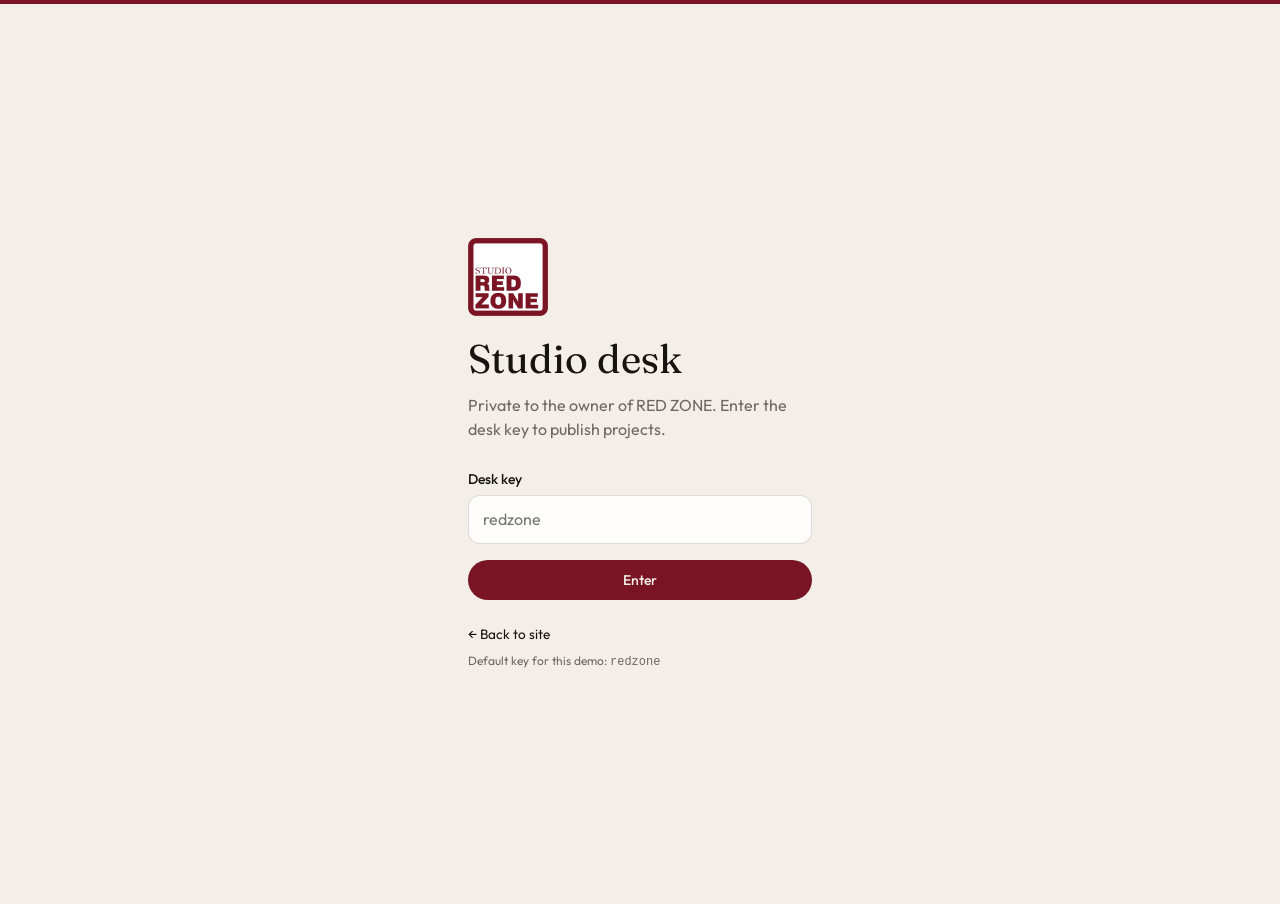
==== admin-login.html @ 1ba85576 "Add files via upload" ====
<!DOCTYPE html>
<html lang="en">
<head>
  <meta charset="utf-8" />
  <meta name="viewport" content="width=device-width, initial-scale=1" />
  <title>Studio desk </title>
  <link rel="icon" href="brand/logo.png" type="image/png" />
  <link rel="stylesheet" href="css/styles.css" />
</head>
<body data-page="admin-login">
  <div class="top-bar"></div>
  <main style="min-height:100vh;display:flex;flex-direction:column;justify-content:center">
    <div class="wrap" style="max-width:24rem;padding:3rem 1.25rem">
      <img src="brand/logo.png" alt="RED ZONE" style="width:5rem;height:5rem;object-fit:contain" />
      <h1 class="serif" style="font-size:2.5rem;margin-top:1.25rem">Studio desk</h1>
      <p class="muted" style="margin-top:0.75rem">Private to the owner of RED ZONE. Enter the desk key to publish projects.</p>
      <form data-admin-login style="margin-top:1.75rem">
        <label for="desk-key">Desk key</label>
        <input id="desk-key" name="key" type="password" placeholder="redzone" autocomplete="current-password" />
        <button type="submit" class="btn" style="width:100%">Enter</button>
      </form>
      <p style="margin-top:1.5rem;font-size:0.85rem"><a href="index.html">← Back to site</a></p>
      <p class="muted" style="margin-top:0.5rem;font-size:0.75rem">Default key for this demo: <code>redzone</code></p>
    </div>
  </main>
  <script src="js/data.js"></script>
  <script src="js/books-data.js"></script>
  <script src="js/app.js"></script>
</body>
</html>
---- css/styles.css ----
@import url("https://fonts.googleapis.com/css2?family=Fraunces:opsz,wght@9..144,400;9..144,600&family=Outfit:wght@400;500;600&display=swap");

:root {
  --paper: #f3efe8;
  --card: #fffdfb;
  --ink: #161311;
  --muted: #6e675f;
  --red: #781423;
  --border: color-mix(in srgb, var(--ink) 10%, transparent);
  --max: 72rem;
  --font-sans: "Outfit", ui-sans-serif, system-ui, sans-serif;
  --font-serif: "Fraunces", Georgia, serif;
}

*,
*::before,
*::after {
  box-sizing: border-box;
}

html {
  color-scheme: light;
  -webkit-font-smoothing: antialiased;
  scroll-behavior: smooth;
}

body {
  margin: 0;
  background: var(--paper);
  color: var(--ink);
  font-family: var(--font-sans);
  line-height: 1.5;
  min-height: 100vh;
  display: flex;
  flex-direction: column;
}

img {
  max-width: 100%;
  display: block;
}

a {
  color: inherit;
  text-decoration: none;
}

a:hover {
  color: var(--red);
}

h1, h2, h3, h4 {
  font-family: var(--font-serif);
  font-weight: 400;
  line-height: 1.1;
  text-wrap: balance;
  margin: 0;
}

p {
  text-wrap: pretty;
  margin: 0;
}

::selection {
  background: color-mix(in srgb, var(--red) 24%, white);
}

:focus-visible {
  outline: 2px solid var(--red);
  outline-offset: 3px;
}

/* Header */
.top-bar {
  height: 4px;
  background: var(--red);
}

.site-header {
  position: sticky;
  top: 0;
  z-index: 40;
  border-bottom: 1px solid var(--border);
  background: var(--paper);
}

.header-inner {
  max-width: var(--max);
  margin: 0 auto;
  padding: 0.75rem 1.25rem;
  display: flex;
  align-items: center;
  justify-content: space-between;
  gap: 1rem;
}

.brand {
  display: flex;
  align-items: center;
  gap: 0.75rem;
  color: inherit;
}

.brand:hover {
  color: inherit;
}

.brand img {
  width: 3.25rem;
  height: 3.25rem;
  object-fit: contain;
}

.brand-text {
  display: none;
}

@media (min-width: 640px) {
  .brand-text {
    display: block;
  }
}

.brand-name {
  font-family: var(--font-serif);
  font-size: 1.125rem;
  line-height: 1;
}

.brand-sub {
  margin-top: 0.25rem;
  font-size: 0.7rem;
  font-weight: 500;
  letter-spacing: 0.12em;
  text-transform: uppercase;
  color: var(--muted);
}

.nav-desktop {
  display: none;
  gap: 1.75rem;
  align-items: center;
}

@media (min-width: 1024px) {
  .nav-desktop {
    display: flex;
  }
}

.nav-desktop a {
  font-size: 0.875rem;
  font-weight: 500;
  transition: color 0.15s;
}

.nav-desktop a.active {
  color: var(--red);
}
.nav-desktop a {
  white-space: nowrap;
}
.nav-mobile nav a.active {
  color: var(--red);
}

.menu-btn {
  display: inline-flex;
  width: 2.75rem;
  height: 2.75rem;
  align-items: center;
  justify-content: center;
  border: 1px solid color-mix(in srgb, var(--ink) 15%, transparent);
  border-radius: 999px;
  background: transparent;
  color: var(--ink);
  cursor: pointer;
}

@media (min-width: 1024px) {
  .menu-btn {
    display: none;
  }
}

.nav-mobile {
  display: none;
  position: fixed;
  inset: 0;
  z-index: 50;
  background: var(--paper);
  padding: 1rem 1.5rem;
  flex-direction: column;
}

.nav-mobile.open {
  display: flex;
}

.nav-mobile-top {
  display: flex;
  justify-content: space-between;
  align-items: center;
}

.nav-mobile nav {
  margin-top: 2.5rem;
  display: flex;
  flex-direction: column;
  gap: 0.25rem;
}

.nav-mobile nav a {
  font-family: var(--font-serif);
  font-size: 2rem;
  padding: 0.5rem 0;
  border-bottom: 1px solid var(--border);
}

/* Layout */
main {
  flex: 1;
}

.wrap {
  max-width: var(--max);
  margin: 0 auto;
  padding: 0 1.25rem;
}

.section {
  padding: 3.5rem 0;
}

/* Buttons */
.btn {
  display: inline-flex;
  align-items: center;
  justify-content: center;
  gap: 0.4rem;
  padding: 0.7rem 1.25rem;
  border-radius: 999px;
  font-size: 0.875rem;
  font-weight: 500;
  font-family: inherit;
  border: none;
  cursor: pointer;
  transition: background 0.15s, color 0.15s, border-color 0.15s;
  text-decoration: none;
  color: var(--paper);
  background: var(--red);
}

.btn:hover {
  color: var(--paper);
  filter: brightness(1.08);
}

.btn-ghost {
  background: transparent;
  color: var(--ink);
  border: 1px solid color-mix(in srgb, var(--ink) 18%, transparent);
}

.btn-ghost:hover {
  color: var(--red);
  border-color: var(--red);
  filter: none;
}

/* Cards & media frames */
.frame {
  overflow: hidden;
  border-radius: 1.5rem;
  border: 4px solid var(--red);
  background: color-mix(in srgb, var(--ink) 5%, transparent);
}

.frame img {
  width: 100%;
  aspect-ratio: 16 / 10;
  object-fit: cover;
  transition: transform 0.5s ease;
}

.group:hover .frame img {
  transform: scale(1.05);
}

@media (prefers-reduced-motion: reduce) {
  .frame img {
    transition: none;
  }
}

.card {
  background: var(--card);
  border: 1px solid var(--border);
  border-radius: 1.5rem;
  padding: 1.5rem;
}

/* Typography helpers */
.eyebrow {
  font-size: 0.7rem;
  font-weight: 500;
  letter-spacing: 0.14em;
  text-transform: uppercase;
  color: var(--red);
}

.muted {
  color: var(--muted);
}

.serif {
  font-family: var(--font-serif);
}

/* Hero */
.hero {
  display: grid;
  gap: 2.5rem;
  padding-top: 3rem;
  padding-bottom: 2rem;
  align-items: end;
}

@media (min-width: 1024px) {
  .hero {
    grid-template-columns: 5fr 7fr;
    gap: 2.5rem;
  }
}

.hero h1 {
  font-size: clamp(2.5rem, 5vw, 3.75rem);
  margin-top: 0.75rem;
}

.hero .lead {
  margin-top: 1.25rem;
  font-size: 1.125rem;
  color: var(--muted);
  max-width: 28rem;
}

.hero-actions {
  margin-top: 2rem;
  display: flex;
  flex-wrap: wrap;
  gap: 0.75rem;
}

.hero-meta {
  margin-top: 1rem;
  display: flex;
  align-items: center;
  gap: 1rem;
}

.hero-meta img {
  width: 4rem;
  height: 4rem;
  object-fit: contain;
}

/* Grid */
.grid-3 {
  display: grid;
  gap: 2rem;
}

@media (min-width: 640px) {
  .grid-3 {
    grid-template-columns: repeat(2, 1fr);
  }
}

@media (min-width: 1024px) {
  .grid-3 {
    grid-template-columns: repeat(3, 1fr);
  }
}

.project-card h3 {
  font-size: 1.35rem;
  margin-top: 0.85rem;
}

.project-card .meta {
  font-size: 0.875rem;
  color: var(--muted);
  margin-top: 0.25rem;
}

/* Section heads */
.section-head {
  display: flex;
  align-items: flex-end;
  justify-content: space-between;
  gap: 1rem;
  margin-bottom: 2rem;
}

.section-head h2 {
  font-size: clamp(1.75rem, 3vw, 2.25rem);
}

.section-head a {
  font-size: 0.875rem;
  font-weight: 500;
  color: var(--red);
  white-space: nowrap;
}

/* About strip */
.ink-band {
  background: var(--ink);
  color: var(--paper);
  padding: 3.5rem 0;
}

.ink-band .muted {
  color: color-mix(in srgb, var(--paper) 55%, transparent);
}

.ink-band .grid-about {
  display: grid;
  gap: 2rem;
  align-items: center;
}

@media (min-width: 1024px) {
  .ink-band .grid-about {
    grid-template-columns: 3fr 9fr;
  }
}

/* Footer */
.site-footer {
  border-top: 1px solid var(--border);
  padding: 2.5rem 0 3rem;
  margin-top: auto;
}

.footer-inner {
  max-width: var(--max);
  margin: 0 auto;
  padding: 0 1.25rem;
  display: flex;
  flex-wrap: wrap;
  gap: 1.5rem;
  justify-content: space-between;
  align-items: flex-start;
}

.footer-links {
  display: flex;
  flex-wrap: wrap;
  gap: 1.25rem;
  font-size: 0.875rem;
}

.footer-copy {
  font-size: 0.8rem;
  color: var(--muted);
  margin-top: 1.5rem;
  width: 100%;
}

/* Forms */
label {
  display: block;
  font-size: 0.875rem;
  font-weight: 500;
  margin-bottom: 0.35rem;
}

input,
textarea,
select {
  width: 100%;
  padding: 0.7rem 0.9rem;
  border: 1px solid color-mix(in srgb, var(--ink) 15%, transparent);
  border-radius: 0.75rem;
  background: var(--card);
  color: var(--ink);
  font: inherit;
  margin-bottom: 1rem;
}

textarea {
  min-height: 8rem;
  resize: vertical;
}

/* Admin */
.admin-table {
  width: 100%;
  border-collapse: collapse;
  font-size: 0.875rem;
}

.admin-table th,
.admin-table td {
  text-align: left;
  padding: 0.75rem 0.5rem;
  border-bottom: 1px solid var(--border);
  vertical-align: middle;
}

.admin-table th {
  font-weight: 500;
  color: var(--muted);
  font-size: 0.75rem;
  text-transform: uppercase;
  letter-spacing: 0.06em;
}

.badge {
  display: inline-block;
  padding: 0.15rem 0.5rem;
  border-radius: 999px;
  font-size: 0.7rem;
  font-weight: 500;
  background: color-mix(in srgb, var(--ink) 8%, transparent);
}

.badge.published {
  background: color-mix(in srgb, var(--red) 15%, white);
  color: var(--red);
}

.badge.draft {
  color: var(--muted);
}

/* Project detail */
.detail-cover {
  border-radius: 1.5rem;
  border: 4px solid var(--red);
  overflow: hidden;
}

.detail-cover img {
  width: 100%;
  aspect-ratio: 21 / 9;
  object-fit: cover;
}

.prose {
  max-width: 42rem;
}

.prose p + p {
  margin-top: 1rem;
}

.gallery {
  display: grid;
  gap: 1rem;
  margin-top: 2rem;
}

@media (min-width: 640px) {
  .gallery {
    grid-template-columns: repeat(2, 1fr);
  }
}

.gallery img {
  width: 100%;
  border-radius: 1rem;
  aspect-ratio: 4 / 3;
  object-fit: cover;
}

/* Filters */
.filters {
  display: flex;
  flex-wrap: wrap;
  gap: 0.5rem;
  margin-bottom: 2rem;
}

.chip {
  padding: 0.4rem 0.9rem;
  border-radius: 999px;
  border: 1px solid color-mix(in srgb, var(--ink) 15%, transparent);
  background: transparent;
  font: inherit;
  font-size: 0.8rem;
  font-weight: 500;
  cursor: pointer;
  color: var(--ink);
}

.chip.active,
.chip:hover {
  border-color: var(--red);
  color: var(--red);
}

/* Animation */
@keyframes rise {
  from {
    opacity: 0;
    transform: translateY(12px);
  }
  to {
    opacity: 1;
    transform: none;
  }
}

.rise {
  animation: rise 560ms cubic-bezier(0.2, 0, 0, 1) both;
}

@media (prefers-reduced-motion: reduce) {
  .rise {
    animation: none;
  }
}


/* Search */
.search-bar input[type="search"] {
  width: 100%;
  max-width: 28rem;
  padding: 0.85rem 1.1rem;
  border-radius: 999px;
  border: 1px solid color-mix(in srgb, var(--ink) 15%, transparent);
  background: var(--card);
  font: inherit;
  font-size: 0.95rem;
}
.search-bar input[type="search"]:focus {
  outline: 2px solid var(--red);
  outline-offset: 2px;
  border-color: transparent;
}
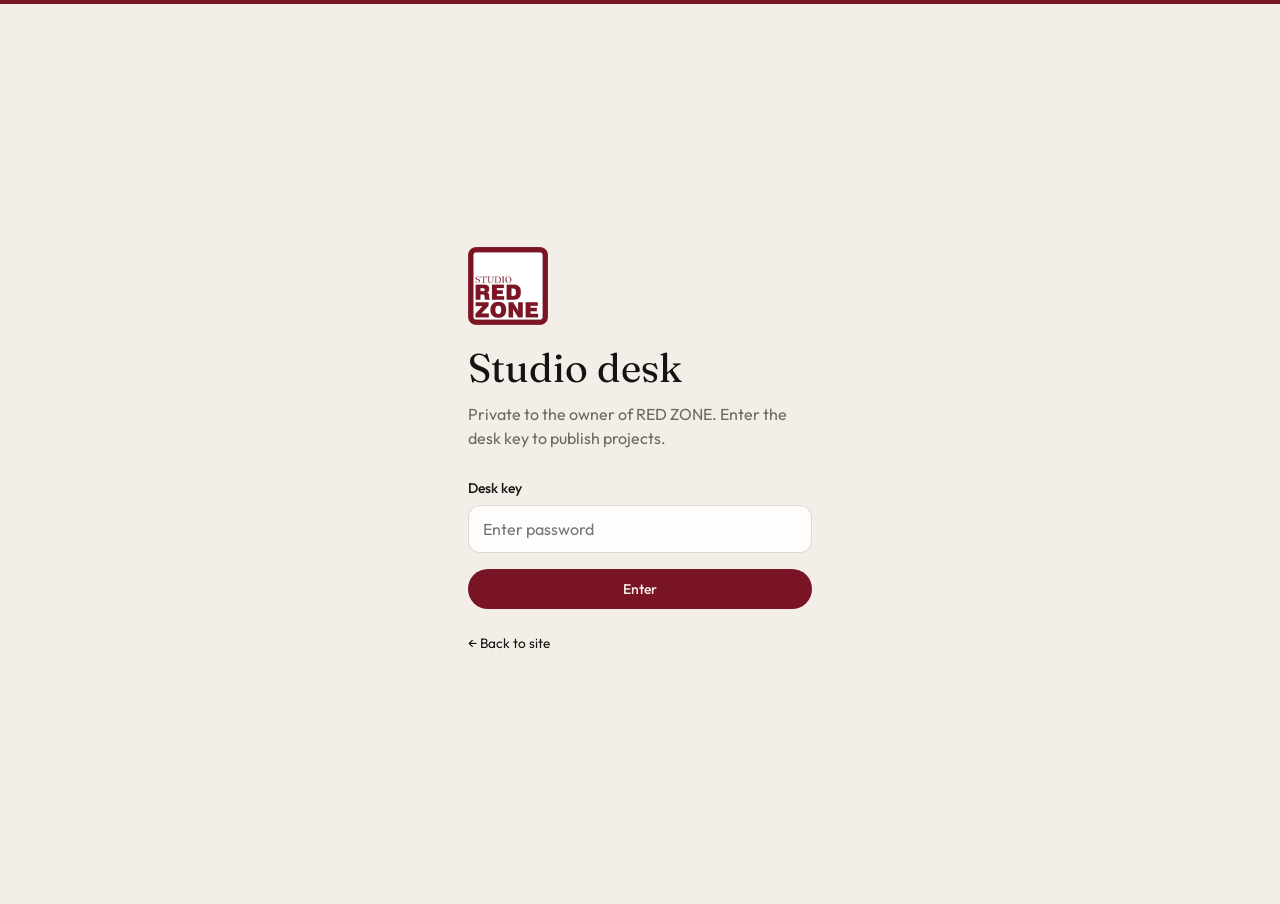
==== commit f3616a29: "Add files via upload" ====
--- a/admin-login.html
+++ b/admin-login.html
@@ -16,11 +16,11 @@
       <p class="muted" style="margin-top:0.75rem">Private to the owner of RED ZONE. Enter the desk key to publish projects.</p>
       <form data-admin-login style="margin-top:1.75rem">
         <label for="desk-key">Desk key</label>
-        <input id="desk-key" name="key" type="password" placeholder="redzone" autocomplete="current-password" />
+        <input id="desk-key" name="key" type="password" placeholder="Enter password" autocomplete="current-password" />
         <button type="submit" class="btn" style="width:100%">Enter</button>
       </form>
       <p style="margin-top:1.5rem;font-size:0.85rem"><a href="index.html">← Back to site</a></p>
-      <p class="muted" style="margin-top:0.5rem;font-size:0.75rem">Default key for this demo: <code>redzone</code></p>
+      <p class="muted" style="margin-top:0.5rem;font-size:0.75rem"></p>
     </div>
   </main>
   <script src="js/data.js"></script>
--- a/css/styles.css
+++ b/css/styles.css
@@ -642,3 +642,48 @@
   outline-offset: 2px;
   border-color: transparent;
 }
+
+
+/* REDZONE responsive refinements */
+html, body { max-width: 100%; overflow-x: clip; }
+.wrap { width: min(100% - 2.5rem, var(--max)); margin-inline: auto; }
+button, .btn, input, select, textarea { max-width: 100%; }
+img, video, iframe { max-width: 100%; }
+
+@media (max-width: 767px) {
+  .header-inner { padding: .65rem 1rem; gap: .5rem; }
+  .brand img { width: 2.7rem; height: 2.7rem; }
+  .wrap { width: min(100% - 2rem, var(--max)); }
+  .hero { min-height: auto; padding-top: 3rem; padding-bottom: 2.5rem; gap: 1.5rem; }
+  .hero h1 { font-size: clamp(2.25rem, 11vw, 3.6rem); line-height: 1.04; overflow-wrap: anywhere; }
+  .lead { font-size: 1rem; }
+  .hero-actions { display: flex; flex-wrap: wrap; gap: .65rem; }
+  .hero-actions .btn { flex: 1 1 9rem; text-align: center; }
+  .section { padding-block: 2.5rem; }
+  .section-head { align-items: flex-start; gap: .75rem; flex-wrap: wrap; }
+  .grid-3, .grid-2, .grid-about { grid-template-columns: minmax(0, 1fr) !important; gap: 1.25rem; }
+  .grid-about { padding-block: 2.5rem; }
+  .nav-mobile { padding: max(1rem, env(safe-area-inset-top)) 1.25rem max(1rem, env(safe-area-inset-bottom)); overflow-y: auto; }
+  .nav-mobile nav a { font-size: clamp(1.6rem, 8vw, 2rem); }
+  .card, .project-card, .book-card { min-width: 0; }
+  .card img, .project-card img, .book-card img { width: 100%; height: auto; object-fit: cover; }
+  .site-footer, footer { padding-bottom: max(1.5rem, env(safe-area-inset-bottom)); }
+  [data-admin-desk] { padding-inline: 0; }
+  [data-admin-desk] form { display: grid; grid-template-columns: minmax(0, 1fr); gap: .8rem; }
+  [data-admin-desk] input, [data-admin-desk] textarea, [data-admin-desk] select { width: 100%; min-width: 0; }
+  [data-admin-desk] table { display: block; width: 100%; overflow-x: auto; white-space: nowrap; -webkit-overflow-scrolling: touch; }
+  .search-bar input[type="search"] { max-width: 100%; }
+}
+
+@media (max-width: 380px) {
+  .wrap { width: calc(100% - 1.5rem); }
+  .header-inner { padding-inline: .75rem; }
+  .menu-btn { width: 2.5rem; height: 2.5rem; }
+  .hero h1 { font-size: clamp(2rem, 10vw, 2.7rem); }
+  .btn { padding: .7rem .9rem; }
+}
+
+@media (min-width: 768px) and (max-width: 1023px) {
+  .grid-3 { grid-template-columns: repeat(2, minmax(0, 1fr)); }
+  .hero { gap: 2rem; }
+}
